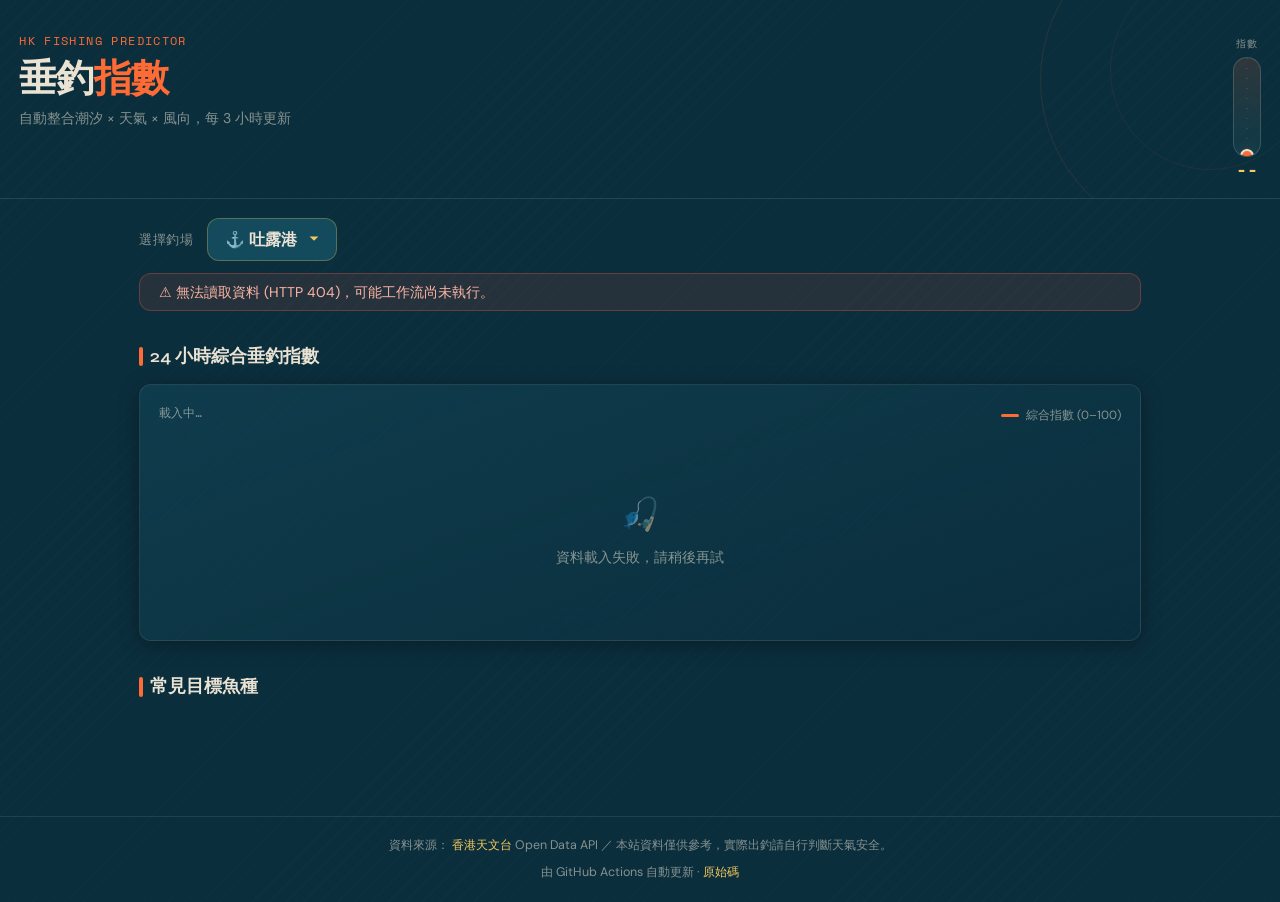
==== docs/index.html @ 23f70b3a "edit" ====
<!DOCTYPE html>
<html lang="zh-Hant">
<head>
  <meta charset="UTF-8">
  <meta name="viewport" content="width=device-width, initial-scale=1.0">
  <title>垂釣指數 — 香港釣場預測</title>
  <meta name="description" content="根據香港天文台即時氣象與潮汐資料，自動計算各釣場的綜合垂釣指數。">

  <!-- Google Fonts -->
  <link rel="preconnect" href="https://fonts.googleapis.com">
  <link rel="preconnect" href="https://fonts.gstatic.com" crossorigin>
  <link href="https://fonts.googleapis.com/css2?family=Syne:wght@400;600;800&family=DM+Sans:ital,opsz,wght@0,9..40,400;0,9..40,500;0,9..40,600&family=Space+Mono&display=swap" rel="stylesheet">

  <!-- CSS（順序有意義：tokens 最先，component 最後） -->
  <link rel="stylesheet" href="css/tokens.css">
  <link rel="stylesheet" href="css/header.css">
  <link rel="stylesheet" href="css/selector.css">
  <link rel="stylesheet" href="css/chart.css">
  <link rel="stylesheet" href="css/fish-board.css">
</head>
<body>

  <!-- ===== Header ===== -->
  <header class="site-header">
    <div class="header__left">
      <div class="header__eyebrow">HK Fishing Predictor</div>
      <h1 class="header__title">
        垂釣<span>指數</span>
      </h1>
      <p class="header__subtitle">自動整合潮汐 × 天氣 × 風向，每 3 小時更新</p>
    </div>

    <!-- 潮位刻度（signature 元素） -->
    <div class="tide-gauge" aria-label="當前垂釣指數計">
      <div class="tide-gauge__label">指數</div>
      <div class="tide-gauge__track">
        <div class="tide-gauge__fill"  id="gauge-fill"  style="height:0%"></div>
        <div class="tide-gauge__buoy"  id="gauge-buoy"  style="bottom:0%"></div>
      </div>
      <div class="tide-gauge__score" id="gauge-score">--</div>
    </div>
  </header>

  <!-- ===== Main ===== -->
  <main>

    <!-- 釣點選擇器 -->
    <div class="spot-selector">
      <span class="spot-selector__label">選擇釣場</span>
      <select id="spot-select" aria-label="選擇釣場">
        <!-- 由 app.js 動態填入 -->
      </select>
      <span class="spot-selector__meta" id="spot-meta"></span>
    </div>

    <!-- 狀態橫幅 -->
    <div class="status-banner" id="status-banner" role="alert"></div>

    <!-- 24小時趨勢圖 -->
    <h2 class="section-heading">24 小時綜合垂釣指數</h2>
    <div class="chart-panel">
      <div class="chart-panel__head">
        <span class="chart-panel__subtitle" id="chart-subtitle">—</span>
        <div class="chart-panel__legend">
          <span>
            <span class="legend-swatch legend-swatch--score"></span>
            綜合指數 (0–100)
          </span>
        </div>
      </div>
      <div class="chart-svg-wrap" id="chart-wrap">
        <div class="chart-skeleton"></div>
      </div>
    </div>

    <!-- 目標魚種看板 -->
    <h2 class="section-heading">常見目標魚種</h2>
    <div class="fish-board">
      <div class="fish-grid" id="fish-grid"></div>
    </div>

  </main>

  <!-- Tooltip（全域，chart.js 控制顯示） -->
  <div class="chart-tooltip" id="chart-tooltip" role="tooltip"></div>

  <!-- ===== Footer ===== -->
  <footer class="site-footer">
    <p>
      資料來源：
      <a href="https://www.hko.gov.hk" target="_blank" rel="noopener">香港天文台</a>
      Open Data API ／
      本站資料僅供參考，實際出釣請自行判斷天氣安全。
    </p>
    <p style="margin-top:0.4rem">
      由 GitHub Actions 自動更新 ·
      <a href="https://github.com" target="_blank" rel="noopener">原始碼</a>
    </p>
  </footer>

  <!-- JS（type=module 啟用 ES import/export） -->
  <script type="module" src="js/app.js"></script>

</body>
</html>
---- docs/css/tokens.css ----
/* ==========================================================================
   Design Tokens — 香港釣魚預測網站
   --------------------------------------------------------------------------
   色系來源：香港漁港真實色彩——浮標橘、深海藍黑、防曬帽黃、鹹水草米白
   避開：米色+陶土系、純黑+酸綠系、報紙細線系這三種 AI 設計俗套
   ========================================================================== */

:root {
  /* ---- 主色調 ---- */
  --color-deep-sea:    #0B2E3D;  /* 深海藍黑，主背景 */
  --color-tide-blue:   #134A5C;  /* 潮水藍，卡片/面板底色 */
  --color-buoy-orange: #FF6B35;  /* 浮標橘，主強調色 */
  --color-sun-yellow:  #F4C95D;  /* 防曬帽黃，次強調/趨勢線 */
  --color-rope-cream:  #EAE3D3;  /* 鹹水草米白，文字/淺色元素 */
  --color-seaweed:     #2D6A4F;  /* 海藻綠，成功/高分狀態 */

  /* ---- 文字色 ---- */
  --color-text-primary:  #EAE3D3;
  --color-text-muted:    rgba(234, 227, 211, 0.55);
  --color-text-on-light: #0B2E3D;  /* 深色字放在米白卡片上 */

  /* ---- 字型 ---- */
  /* Syne：幾何無襯線，有輕微的工業/刻度質感，比常見的 Playfair/Cormorant 更少人用 */
  /* Space Mono：等寬字，用在數字/時間刻度，帶有電子儀表感 */
  --font-display: 'Syne', 'Noto Sans TC', sans-serif;
  --font-body:    'DM Sans', 'Noto Sans TC', sans-serif;
  --font-mono:    'Space Mono', monospace;

  /* ---- 間距 ---- */
  --space-xs:  0.4rem;
  --space-sm:  0.8rem;
  --space-md:  1.2rem;
  --space-lg:  2rem;
  --space-xl:  3.2rem;

  /* ---- 圓角 ---- */
  --radius-panel: 12px;
  --radius-buoy:  20px;   /* 膠囊形，用在 tag/badge */

  /* ---- 陰影 ---- */
  --shadow-deep: 0 4px 20px rgba(0, 0, 0, 0.35);
  --shadow-glow: 0 0 16px rgba(255, 107, 53, 0.25);  /* 浮標橘光暈 */
}

/* Google Fonts 引入（使用 preconnect 加速） */
/* 在 index.html 的 <head> 放：
   <link rel="preconnect" href="https://fonts.googleapis.com">
   <link rel="preconnect" href="https://fonts.gstatic.com" crossorigin>
   <link href="https://fonts.googleapis.com/css2?family=Syne:wght@400;600;800&family=DM+Sans:wght@400;500;600&family=Space+Mono&display=swap" rel="stylesheet">
*/

/* ---- reset / base ---- */
*, *::before, *::after { box-sizing: border-box; margin: 0; padding: 0; }

html {
  font-size: 16px;
  scroll-behavior: smooth;
}

body {
  background: var(--color-deep-sea);
  color: var(--color-text-primary);
  font-family: var(--font-body);
  line-height: 1.6;
  min-height: 100vh;
  /* 細微的斜角紋理：模擬魚網或繩索紋 */
  background-image:
    repeating-linear-gradient(
      135deg,
      rgba(255,255,255,0.012) 0px,
      rgba(255,255,255,0.012) 1px,
      transparent 1px,
      transparent 12px
    );
}

a { color: var(--color-sun-yellow); text-decoration: none; }
a:hover { text-decoration: underline; }
button { cursor: pointer; font-family: var(--font-body); }
img, svg { display: block; }
---- docs/css/header.css ----
/* ==========================================================================
   Header / 「潮位刻度」signature 元素
   --------------------------------------------------------------------------
   Signature：右側一條垂直潮位刻度尺 + 浮標圓點，隨當前釣點
   final_score 位移，直接源自釣魚現場的水位刻度概念。
   ========================================================================== */

.site-header {
  position: relative;
  padding: var(--space-lg) var(--space-md) var(--space-md);
  border-bottom: 1px solid rgba(234, 227, 211, 0.12);
  display: flex;
  align-items: flex-start;
  justify-content: space-between;
  gap: var(--space-md);
  overflow: hidden;
}

/* 背景裝飾：半透明同心圓，模擬水波紋，低調不搶眼 */
.site-header::before {
  content: '';
  position: absolute;
  right: -80px;
  top: -80px;
  width: 320px;
  height: 320px;
  border-radius: 50%;
  border: 1px solid rgba(255, 107, 53, 0.12);
  pointer-events: none;
}
.site-header::after {
  content: '';
  position: absolute;
  right: -30px;
  top: -30px;
  width: 200px;
  height: 200px;
  border-radius: 50%;
  border: 1px solid rgba(255, 107, 53, 0.08);
  pointer-events: none;
}

.header__left { flex: 1; }

.header__eyebrow {
  font-family: var(--font-mono);
  font-size: 0.72rem;
  color: var(--color-buoy-orange);
  letter-spacing: 0.12em;
  text-transform: uppercase;
  margin-bottom: var(--space-xs);
}

.header__title {
  font-family: var(--font-display);
  font-size: clamp(1.6rem, 4vw, 2.4rem);
  font-weight: 800;
  line-height: 1.15;
  color: var(--color-rope-cream);
  letter-spacing: -0.02em;
}

.header__title span {
  color: var(--color-buoy-orange);
}

.header__subtitle {
  font-size: 0.88rem;
  color: var(--color-text-muted);
  margin-top: var(--space-xs);
}

/* ---- 潮位刻度尺 (signature 元素) ---- */
.tide-gauge {
  flex-shrink: 0;
  display: flex;
  flex-direction: column;
  align-items: center;
  gap: 0.3rem;
  padding-top: 0.2rem;
}

.tide-gauge__label {
  font-family: var(--font-mono);
  font-size: 0.65rem;
  color: var(--color-text-muted);
  letter-spacing: 0.1em;
}

.tide-gauge__track {
  position: relative;
  width: 28px;
  height: 100px;
  background: linear-gradient(
    to top,
    rgba(13, 78, 92, 0.4),
    rgba(255, 107, 53, 0.15)
  );
  border-radius: 14px;
  border: 1px solid rgba(234, 227, 211, 0.18);
  overflow: hidden;
}

/* 刻度線 */
.tide-gauge__track::before {
  content: '';
  position: absolute;
  left: 50%;
  top: 0; bottom: 0;
  width: 1px;
  background: repeating-linear-gradient(
    to bottom,
    rgba(234, 227, 211, 0.2) 0px,
    rgba(234, 227, 211, 0.2) 1px,
    transparent 1px,
    transparent 10px
  );
  transform: translateX(-50%);
}

/* 水位填充 */
.tide-gauge__fill {
  position: absolute;
  bottom: 0; left: 0; right: 0;
  background: linear-gradient(
    to top,
    rgba(255, 107, 53, 0.6),
    rgba(244, 201, 93, 0.3)
  );
  border-radius: 0 0 14px 14px;
  transition: height 0.8s cubic-bezier(0.34, 1.56, 0.64, 1);
}

/* 浮標圓點 */
.tide-gauge__buoy {
  position: absolute;
  left: 50%;
  width: 14px;
  height: 14px;
  border-radius: 50%;
  background: var(--color-buoy-orange);
  border: 2px solid var(--color-rope-cream);
  box-shadow: var(--shadow-glow);
  transform: translate(-50%, 50%);
  transition: bottom 0.8s cubic-bezier(0.34, 1.56, 0.64, 1);
}

.tide-gauge__score {
  font-family: var(--font-mono);
  font-size: 1.1rem;
  font-weight: 700;
  color: var(--color-sun-yellow);
  line-height: 1;
}
---- docs/css/selector.css ----
/* ==========================================================================
   釣點選擇器 + 主佈局
   ========================================================================== */

.spot-selector {
  display: flex;
  flex-wrap: wrap;
  align-items: center;
  gap: var(--space-sm);
  padding: var(--space-md) var(--space-md) 0;
}

.spot-selector__label {
  font-size: 0.82rem;
  color: var(--color-text-muted);
  letter-spacing: 0.05em;
}

.spot-selector select {
  appearance: none;
  background: var(--color-tide-blue);
  color: var(--color-rope-cream);
  border: 1.5px solid rgba(244, 201, 93, 0.3);
  border-radius: var(--radius-panel);
  padding: 0.6rem 2.4rem 0.6rem 1.1rem;
  font-family: var(--font-body);
  font-size: 1rem;
  font-weight: 600;
  cursor: pointer;
  background-image: url("data:image/svg+xml,%3Csvg xmlns='http://www.w3.org/2000/svg' viewBox='0 0 16 16'%3E%3Cpath fill='%23F4C95D' d='M3 5l5 5 5-5z'/%3E%3C/svg%3E");
  background-repeat: no-repeat;
  background-position: right 0.9rem center;
  background-size: 14px;
  transition: border-color 0.2s, box-shadow 0.2s;
}
.spot-selector select:hover { border-color: var(--color-sun-yellow); }
.spot-selector select:focus-visible {
  outline: none;
  box-shadow: 0 0 0 3px rgba(244, 201, 93, 0.25);
}

.spot-selector__meta {
  font-size: 0.8rem;
  color: var(--color-text-muted);
  font-family: var(--font-mono);
}
.spot-selector__meta strong { color: var(--color-sun-yellow); }

/* ---- 狀態橫幅 ---- */
.status-banner {
  margin: var(--space-sm) var(--space-md) 0;
  padding: var(--space-xs) var(--space-md);
  border-radius: var(--radius-panel);
  font-size: 0.88rem;
  display: none;
  align-items: center;
  gap: var(--space-xs);
}
.status-banner.is-visible { display: flex; }
.status-banner--warn {
  background: rgba(244, 201, 93, 0.1);
  border: 1px solid rgba(244, 201, 93, 0.3);
  color: var(--color-sun-yellow);
}
.status-banner--error {
  background: rgba(224, 83, 61, 0.12);
  border: 1px solid rgba(224, 83, 61, 0.35);
  color: #ffb4a3;
}

/* ---- 主內容區 ---- */
main {
  max-width: 1040px;
  margin: 0 auto;
  padding: 0 0 var(--space-xl);
}

.section-heading {
  font-family: var(--font-display);
  font-size: 1.1rem;
  font-weight: 600;
  color: var(--color-rope-cream);
  margin: var(--space-lg) var(--space-md) var(--space-sm);
  display: flex;
  align-items: center;
  gap: var(--space-xs);
}
.section-heading::before {
  content: '';
  display: inline-block;
  width: 4px;
  height: 1.1em;
  background: var(--color-buoy-orange);
  border-radius: 2px;
  flex-shrink: 0;
}

/* ---- footer ---- */
footer.site-footer {
  text-align: center;
  padding: var(--space-md);
  color: var(--color-text-muted);
  font-size: 0.78rem;
  border-top: 1px solid rgba(234, 227, 211, 0.1);
  margin-top: var(--space-xl);
}
footer.site-footer a { color: var(--color-sun-yellow); }
---- docs/css/chart.css ----
/* ==========================================================================
   24小時綜合垂釣指數趨勢圖（SVG 純手繪，不依賴外部圖表庫）
   ========================================================================== */

.chart-panel {
  margin: 0 var(--space-md);
  padding: var(--space-md);
  background: linear-gradient(160deg, rgba(19, 74, 92, 0.5), rgba(11, 46, 61, 0.3));
  border: 1px solid rgba(234, 227, 211, 0.1);
  border-radius: var(--radius-panel);
  box-shadow: var(--shadow-deep);
  position: relative;
}

.chart-panel__head {
  display: flex;
  justify-content: space-between;
  align-items: baseline;
  flex-wrap: wrap;
  gap: var(--space-xs);
  margin-bottom: var(--space-sm);
}

.chart-panel__subtitle {
  font-family: var(--font-mono);
  font-size: 0.72rem;
  color: var(--color-text-muted);
}

.chart-panel__legend {
  display: flex;
  gap: var(--space-md);
  font-size: 0.74rem;
  color: var(--color-text-muted);
  flex-wrap: wrap;
}
.chart-panel__legend span {
  display: inline-flex;
  align-items: center;
  gap: 0.4rem;
}
.legend-swatch {
  width: 18px;
  height: 3px;
  border-radius: 2px;
  display: inline-block;
}
.legend-swatch--score  { background: var(--color-buoy-orange); }

/* ---- SVG 容器 ---- */
.chart-svg-wrap {
  width: 100%;
  overflow-x: auto;
  /* 細捲動條 */
  scrollbar-width: thin;
  scrollbar-color: rgba(255,107,53,0.3) transparent;
}
.chart-svg-wrap svg {
  width: 100%;
  min-width: 520px;
  height: auto;
  display: block;
  overflow: visible;
}

/* ---- SVG 元素 class ---- */
.chart-gridline {
  stroke: rgba(234, 227, 211, 0.07);
  stroke-width: 1;
}
.chart-axis-label {
  fill: var(--color-text-muted);
  font-family: var(--font-mono);
  font-size: 10px;
}
.chart-score-area {
  fill: url(#scoreAreaGradient);
}
.chart-score-line {
  fill: none;
  stroke: var(--color-buoy-orange);
  stroke-width: 2.5;
  stroke-linecap: round;
  stroke-linejoin: round;
  filter: drop-shadow(0 2px 6px rgba(255, 107, 53, 0.4));
}
.chart-score-dot {
  fill: var(--color-sun-yellow);
  stroke: var(--color-deep-sea);
  stroke-width: 2;
  cursor: pointer;
  transition: r 0.1s;
}
.chart-score-dot:hover { r: 6; }

/* ---- Tooltip ---- */
.chart-tooltip {
  position: fixed;
  pointer-events: none;
  background: var(--color-deep-sea);
  border: 1px solid var(--color-sun-yellow);
  border-radius: 8px;
  padding: 0.4rem 0.7rem;
  font-size: 0.76rem;
  font-family: var(--font-mono);
  color: var(--color-rope-cream);
  white-space: nowrap;
  opacity: 0;
  transition: opacity 0.12s;
  z-index: 10;
  transform: translate(-50%, calc(-100% - 10px));
}
.chart-tooltip.is-visible { opacity: 1; }
.chart-tooltip__score { color: var(--color-buoy-orange); font-size: 0.9rem; font-weight: 700; }

/* ---- Empty state ---- */
.chart-empty {
  padding: var(--space-xl) var(--space-md);
  text-align: center;
  color: var(--color-text-muted);
  font-size: 0.9rem;
}
.chart-empty__icon { font-size: 2rem; margin-bottom: var(--space-xs); }

/* ---- Loading skeleton ---- */
.chart-skeleton {
  height: 180px;
  border-radius: var(--radius-panel);
  background: linear-gradient(90deg,
    rgba(255,255,255,0.03) 25%,
    rgba(255,255,255,0.06) 50%,
    rgba(255,255,255,0.03) 75%
  );
  background-size: 200% 100%;
  animation: shimmer 1.4s infinite;
}
@keyframes shimmer {
  from { background-position: 200% 0; }
  to   { background-position: -200% 0; }
}
---- docs/css/fish-board.css ----
/* ==========================================================================
   常見目標魚種看板（卡片式）
   ========================================================================== */

.fish-board {
  margin: 0 var(--space-md);
}

.fish-grid {
  display: grid;
  grid-template-columns: repeat(auto-fill, minmax(140px, 1fr));
  gap: var(--space-sm);
}

.fish-card {
  background: var(--color-rope-cream);
  color: var(--color-text-on-light);
  border-radius: var(--radius-panel);
  padding: var(--space-sm) var(--space-xs) var(--space-md);
  display: flex;
  flex-direction: column;
  align-items: center;
  gap: 0.35rem;
  text-align: center;
  box-shadow: var(--shadow-deep);
  border: 2px solid transparent;
  transition: transform 0.22s ease, border-color 0.22s ease, box-shadow 0.22s ease;
  animation: fish-rise 0.45s ease backwards;
}
.fish-card:hover {
  transform: translateY(-5px);
  border-color: var(--color-buoy-orange);
  box-shadow: var(--shadow-glow), var(--shadow-deep);
}
.fish-card__emoji {
  font-size: 2.2rem;
  line-height: 1;
  margin-top: 0.3rem;
}
.fish-card__name {
  font-family: var(--font-display);
  font-weight: 600;
  font-size: 0.95rem;
  line-height: 1.3;
}
.fish-card__type {
  font-size: 0.7rem;
  color: rgba(11, 46, 61, 0.6);
  background: rgba(11, 46, 61, 0.07);
  padding: 0.12rem 0.55rem;
  border-radius: var(--radius-buoy);
}

@keyframes fish-rise {
  from { opacity: 0; transform: translateY(12px); }
  to   { opacity: 1; transform: translateY(0); }
}
/* 陸續浮現，模擬魚群上鈎節奏 */
.fish-card:nth-child(1) { animation-delay: 0.03s; }
.fish-card:nth-child(2) { animation-delay: 0.09s; }
.fish-card:nth-child(3) { animation-delay: 0.15s; }
.fish-card:nth-child(4) { animation-delay: 0.21s; }
.fish-card:nth-child(5) { animation-delay: 0.27s; }
.fish-card:nth-child(6) { animation-delay: 0.33s; }
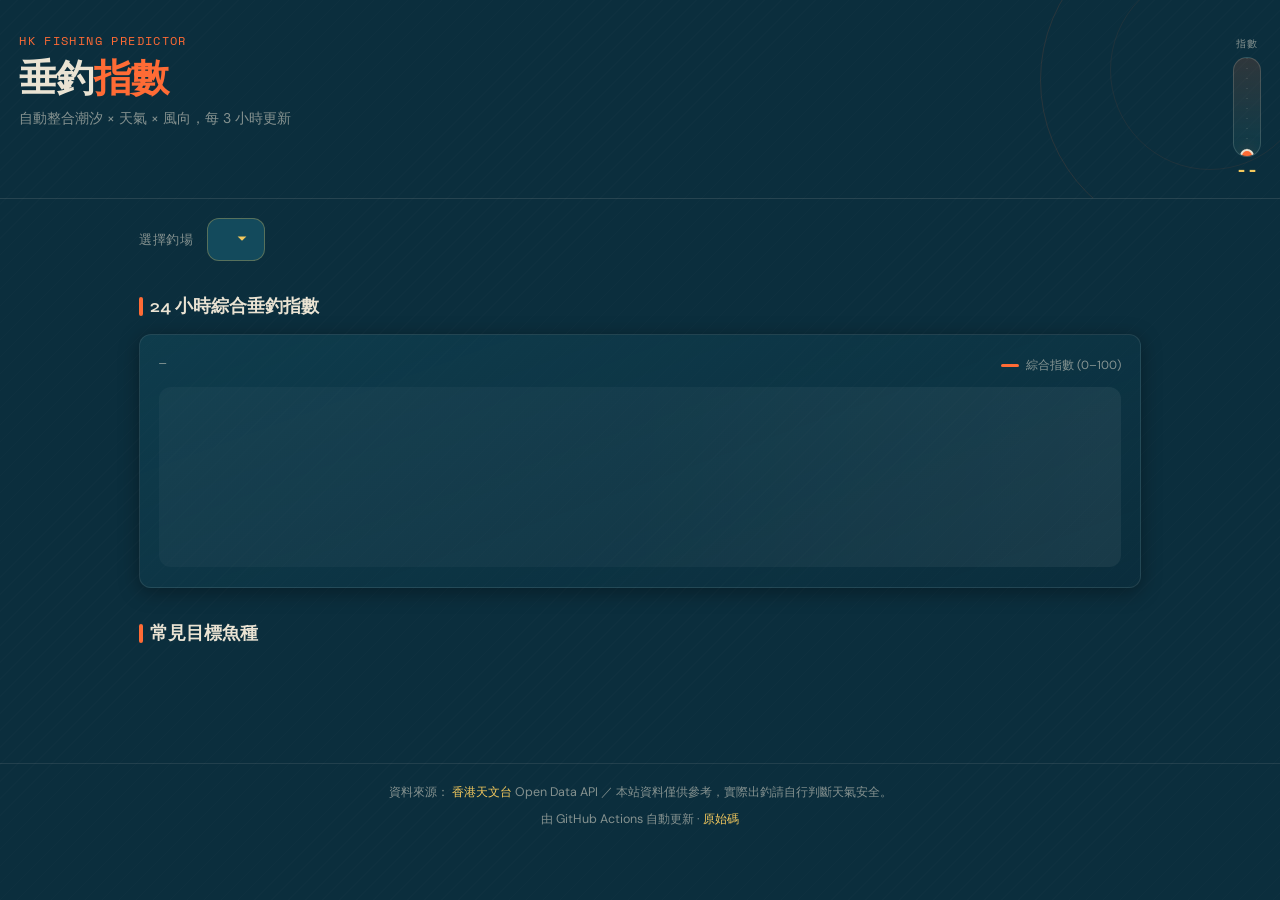
==== commit c0981727: "Add summary card to index.html" ====
--- a/docs/index.html
+++ b/docs/index.html
@@ -5,21 +5,19 @@
   <meta name="viewport" content="width=device-width, initial-scale=1.0">
   <title>垂釣指數 — 香港釣場預測</title>
   <meta name="description" content="根據香港天文台即時氣象與潮汐資料，自動計算各釣場的綜合垂釣指數。">
-
   <!-- Google Fonts -->
   <link rel="preconnect" href="https://fonts.googleapis.com">
   <link rel="preconnect" href="https://fonts.gstatic.com" crossorigin>
   <link href="https://fonts.googleapis.com/css2?family=Syne:wght@400;600;800&family=DM+Sans:ital,opsz,wght@0,9..40,400;0,9..40,500;0,9..40,600&family=Space+Mono&display=swap" rel="stylesheet">
-
   <!-- CSS（順序有意義：tokens 最先，component 最後） -->
   <link rel="stylesheet" href="css/tokens.css">
   <link rel="stylesheet" href="css/header.css">
   <link rel="stylesheet" href="css/selector.css">
   <link rel="stylesheet" href="css/chart.css">
+  <link rel="stylesheet" href="css/summary-card.css">
   <link rel="stylesheet" href="css/fish-board.css">
 </head>
 <body>
-
   <!-- ===== Header ===== -->
   <header class="site-header">
     <div class="header__left">
@@ -29,7 +27,6 @@
       </h1>
       <p class="header__subtitle">自動整合潮汐 × 天氣 × 風向，每 3 小時更新</p>
     </div>
-
     <!-- 潮位刻度（signature 元素） -->
     <div class="tide-gauge" aria-label="當前垂釣指數計">
       <div class="tide-gauge__label">指數</div>
@@ -40,10 +37,8 @@
       <div class="tide-gauge__score" id="gauge-score">--</div>
     </div>
   </header>
-
   <!-- ===== Main ===== -->
   <main>
-
     <!-- 釣點選擇器 -->
     <div class="spot-selector">
       <span class="spot-selector__label">選擇釣場</span>
@@ -52,10 +47,10 @@
       </select>
       <span class="spot-selector__meta" id="spot-meta"></span>
     </div>
-
     <!-- 狀態橫幅 -->
     <div class="status-banner" id="status-banner" role="alert"></div>
-
+    <!-- 今日垂釣總結卡 -->
+    <div id="summary-card"></div>
     <!-- 24小時趨勢圖 -->
     <h2 class="section-heading">24 小時綜合垂釣指數</h2>
     <div class="chart-panel">
@@ -72,18 +67,14 @@
         <div class="chart-skeleton"></div>
       </div>
     </div>
-
     <!-- 目標魚種看板 -->
     <h2 class="section-heading">常見目標魚種</h2>
     <div class="fish-board">
       <div class="fish-grid" id="fish-grid"></div>
     </div>
-
   </main>
-
   <!-- Tooltip（全域，chart.js 控制顯示） -->
   <div class="chart-tooltip" id="chart-tooltip" role="tooltip"></div>
-
   <!-- ===== Footer ===== -->
   <footer class="site-footer">
     <p>
@@ -97,9 +88,7 @@
       <a href="https://github.com" target="_blank" rel="noopener">原始碼</a>
     </p>
   </footer>
-
   <!-- JS（type=module 啟用 ES import/export） -->
   <script type="module" src="js/app.js"></script>
-
 </body>
 </html>
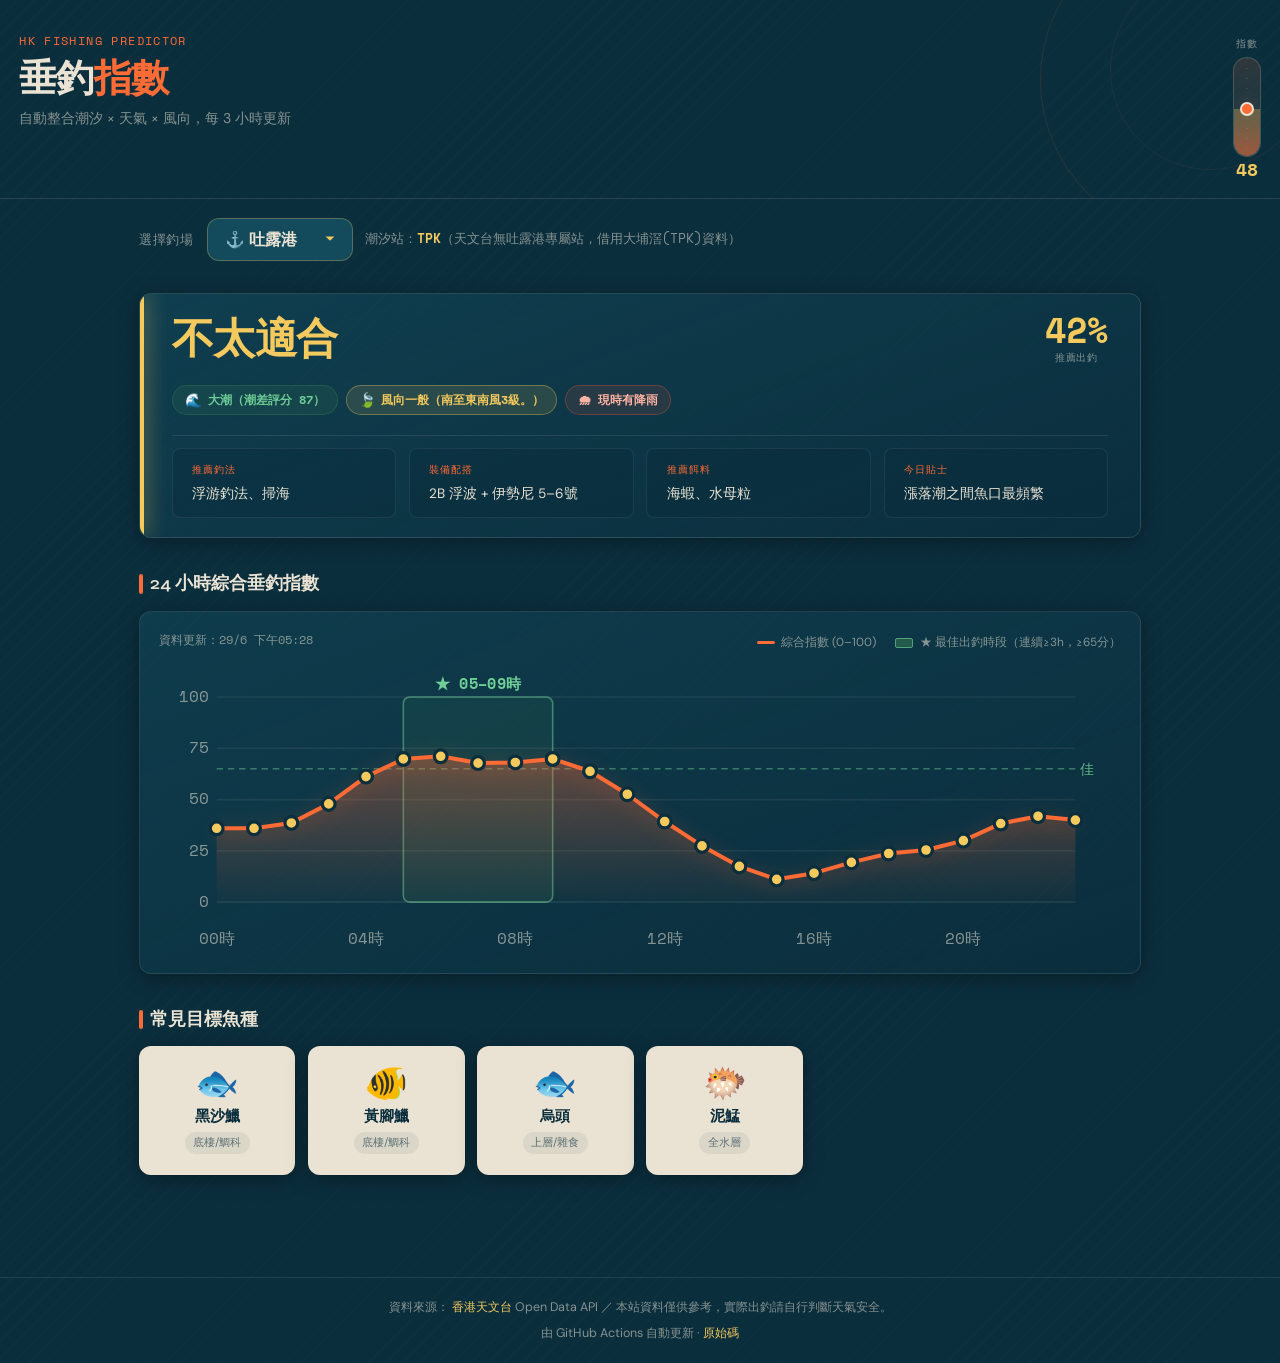
==== commit c3fb44fa: "Add best fishing time indicator to index.html" ====
--- a/docs/index.html
+++ b/docs/index.html
@@ -14,7 +14,7 @@
   <link rel="stylesheet" href="css/header.css">
   <link rel="stylesheet" href="css/selector.css">
   <link rel="stylesheet" href="css/chart.css">
-  <link rel="stylesheet" href="css/summary-card.css">
+  <link rel="stylesheet" href="css/summary-card.css">  <!-- ← 新增 -->
   <link rel="stylesheet" href="css/fish-board.css">
 </head>
 <body>
@@ -49,7 +49,7 @@
     </div>
     <!-- 狀態橫幅 -->
     <div class="status-banner" id="status-banner" role="alert"></div>
-    <!-- 今日垂釣總結卡 -->
+    <!-- 今日垂釣總結卡 ← 新增容器 -->
     <div id="summary-card"></div>
     <!-- 24小時趨勢圖 -->
     <h2 class="section-heading">24 小時綜合垂釣指數</h2>
@@ -60,6 +60,10 @@
           <span>
             <span class="legend-swatch legend-swatch--score"></span>
             綜合指數 (0–100)
+          </span>
+          <span>
+            <span class="legend-swatch legend-swatch--best"></span>
+            ★ 最佳出釣時段（連續≥3h，≥65分）
           </span>
         </div>
       </div>
--- a/docs/css/chart.css
+++ b/docs/css/chart.css
@@ -46,6 +46,13 @@
   display: inline-block;
 }
 .legend-swatch--score  { background: var(--color-buoy-orange); }
+.legend-swatch--best {
+  height: 10px;
+  border-radius: 2px;
+  background: var(--color-seaweed);
+  border: 1px solid #6fcf97;
+  opacity: 0.7;
+}
 
 /* ---- SVG 容器 ---- */
 .chart-svg-wrap {
@@ -93,6 +100,36 @@
 }
 .chart-score-dot:hover { r: 6; }
 
+/* ---- 最佳出釣時段高亮（連續 ≥3 小時、分數 ≥65） ---- */
+.chart-best-zone {
+  fill: var(--color-seaweed);
+  fill-opacity: 0.18;
+  stroke: #6fcf97;
+  stroke-opacity: 0.5;
+  stroke-width: 1;
+}
+.chart-best-label {
+  fill: #6fcf97;
+  font-family: var(--font-mono);
+  font-size: 9.5px;
+  font-weight: 700;
+  letter-spacing: 0.02em;
+}
+
+/* ---- 65 分「佳」分界虛線 ---- */
+.chart-threshold-line {
+  stroke: #6fcf97;
+  stroke-width: 1;
+  stroke-dasharray: 4 3;
+  stroke-opacity: 0.45;
+}
+.chart-threshold-label {
+  fill: #6fcf97;
+  font-family: var(--font-mono);
+  font-size: 9px;
+  opacity: 0.85;
+}
+
 /* ---- Tooltip ---- */
 .chart-tooltip {
   position: fixed;
--- a/docs/css/summary-card.css
+++ b/docs/css/summary-card.css
@@ -0,0 +1,183 @@
+/* ==========================================================================
+   今日垂釣總結卡
+   ========================================================================== */
+
+.summary-card {
+  margin: var(--space-lg) var(--space-md) 0;
+  padding: var(--space-md) var(--space-lg);
+  background: linear-gradient(160deg, rgba(19, 74, 92, 0.6), rgba(11, 46, 61, 0.4));
+  border: 1px solid rgba(234, 227, 211, 0.12);
+  border-radius: var(--radius-panel);
+  box-shadow: var(--shadow-deep);
+  position: relative;
+  overflow: hidden;
+}
+
+/* 左側發光邊條，顏色跟隨評級 */
+.summary-card::before {
+  content: '';
+  position: absolute;
+  left: 0; top: 0; bottom: 0;
+  width: 4px;
+  border-radius: var(--radius-panel) 0 0 var(--radius-panel);
+  background: var(--summary-accent, #FF6B35);
+  box-shadow: 0 0 20px var(--summary-accent, #FF6B35);
+  transition: background 0.5s ease, box-shadow 0.5s ease;
+}
+
+/* ---- 頂部：評級 + 百分比 ---- */
+.summary-card__top {
+  display: flex;
+  align-items: center;
+  justify-content: space-between;
+  flex-wrap: wrap;
+  gap: var(--space-sm);
+  margin-bottom: var(--space-md);
+}
+
+.summary-card__verdict {
+  font-family: var(--font-display);
+  font-weight: 800;
+  font-size: clamp(1.8rem, 5vw, 2.6rem);
+  line-height: 1.1;
+  letter-spacing: -0.02em;
+  color: var(--summary-accent, #FF6B35);
+  transition: color 0.5s ease;
+}
+
+.summary-card__pct-wrap {
+  display: flex;
+  flex-direction: column;
+  align-items: center;
+  gap: 0.15rem;
+}
+
+.summary-card__pct {
+  font-family: var(--font-mono);
+  font-size: 2.2rem;
+  font-weight: 700;
+  color: var(--color-sun-yellow);
+  line-height: 1;
+}
+
+.summary-card__pct-label {
+  font-family: var(--font-mono);
+  font-size: 0.62rem;
+  color: var(--color-text-muted);
+  letter-spacing: 0.08em;
+  text-transform: uppercase;
+}
+
+/* ---- 因素 Pills ---- */
+.summary-card__factors {
+  display: flex;
+  flex-wrap: wrap;
+  gap: 0.5rem;
+  margin-bottom: var(--space-md);
+}
+
+.factor-pill {
+  display: inline-flex;
+  align-items: center;
+  gap: 0.35rem;
+  padding: 0.3rem 0.75rem;
+  border-radius: var(--radius-buoy);
+  font-family: var(--font-mono);
+  font-size: 0.72rem;
+  font-weight: 600;
+  border: 1px solid;
+  transition: opacity 0.3s;
+}
+
+.factor-pill--good {
+  background: rgba(45, 106, 79, 0.25);
+  border-color: rgba(45, 106, 79, 0.6);
+  color: #6fcf97;
+}
+
+.factor-pill--ok {
+  background: rgba(244, 201, 93, 0.12);
+  border-color: rgba(244, 201, 93, 0.35);
+  color: var(--color-sun-yellow);
+}
+
+.factor-pill--bad {
+  background: rgba(224, 83, 61, 0.12);
+  border-color: rgba(224, 83, 61, 0.35);
+  color: #ffb4a3;
+}
+
+.factor-pill__icon {
+  font-size: 0.85rem;
+  line-height: 1;
+}
+
+/* ---- 分隔線 ---- */
+.summary-card__divider {
+  height: 1px;
+  background: rgba(234, 227, 211, 0.1);
+  margin: var(--space-sm) 0;
+}
+
+/* ---- 釣法建議區 ---- */
+.summary-card__advice {
+  display: grid;
+  grid-template-columns: repeat(auto-fill, minmax(180px, 1fr));
+  gap: var(--space-sm);
+}
+
+.advice-block {
+  background: rgba(11, 46, 61, 0.45);
+  border: 1px solid rgba(234, 227, 211, 0.08);
+  border-radius: 8px;
+  padding: var(--space-sm) var(--space-md);
+}
+
+.advice-block__label {
+  font-family: var(--font-mono);
+  font-size: 0.62rem;
+  color: var(--color-buoy-orange);
+  letter-spacing: 0.1em;
+  text-transform: uppercase;
+  margin-bottom: 0.35rem;
+}
+
+.advice-block__content {
+  font-size: 0.85rem;
+  color: var(--color-rope-cream);
+  line-height: 1.5;
+}
+
+/* ---- 不應該去狀態 ---- */
+.summary-card--no-go .summary-card__advice {
+  opacity: 0.45;
+  pointer-events: none;
+}
+
+/* ---- 進場動畫 ---- */
+.summary-card {
+  animation: card-enter 0.4s ease backwards;
+}
+@keyframes card-enter {
+  from { opacity: 0; transform: translateY(8px); }
+  to   { opacity: 1; transform: translateY(0); }
+}
+
+/* ---- skeleton ---- */
+.summary-skeleton {
+  height: 160px;
+  border-radius: var(--radius-panel);
+  background: linear-gradient(90deg,
+    rgba(255,255,255,0.03) 25%,
+    rgba(255,255,255,0.05) 50%,
+    rgba(255,255,255,0.03) 75%
+  );
+  background-size: 200% 100%;
+  animation: shimmer 1.4s infinite;
+  margin: var(--space-lg) var(--space-md) 0;
+}
+
+@keyframes shimmer {
+  from { background-position: 200% center; }
+  to   { background-position: -200% center; }
+}
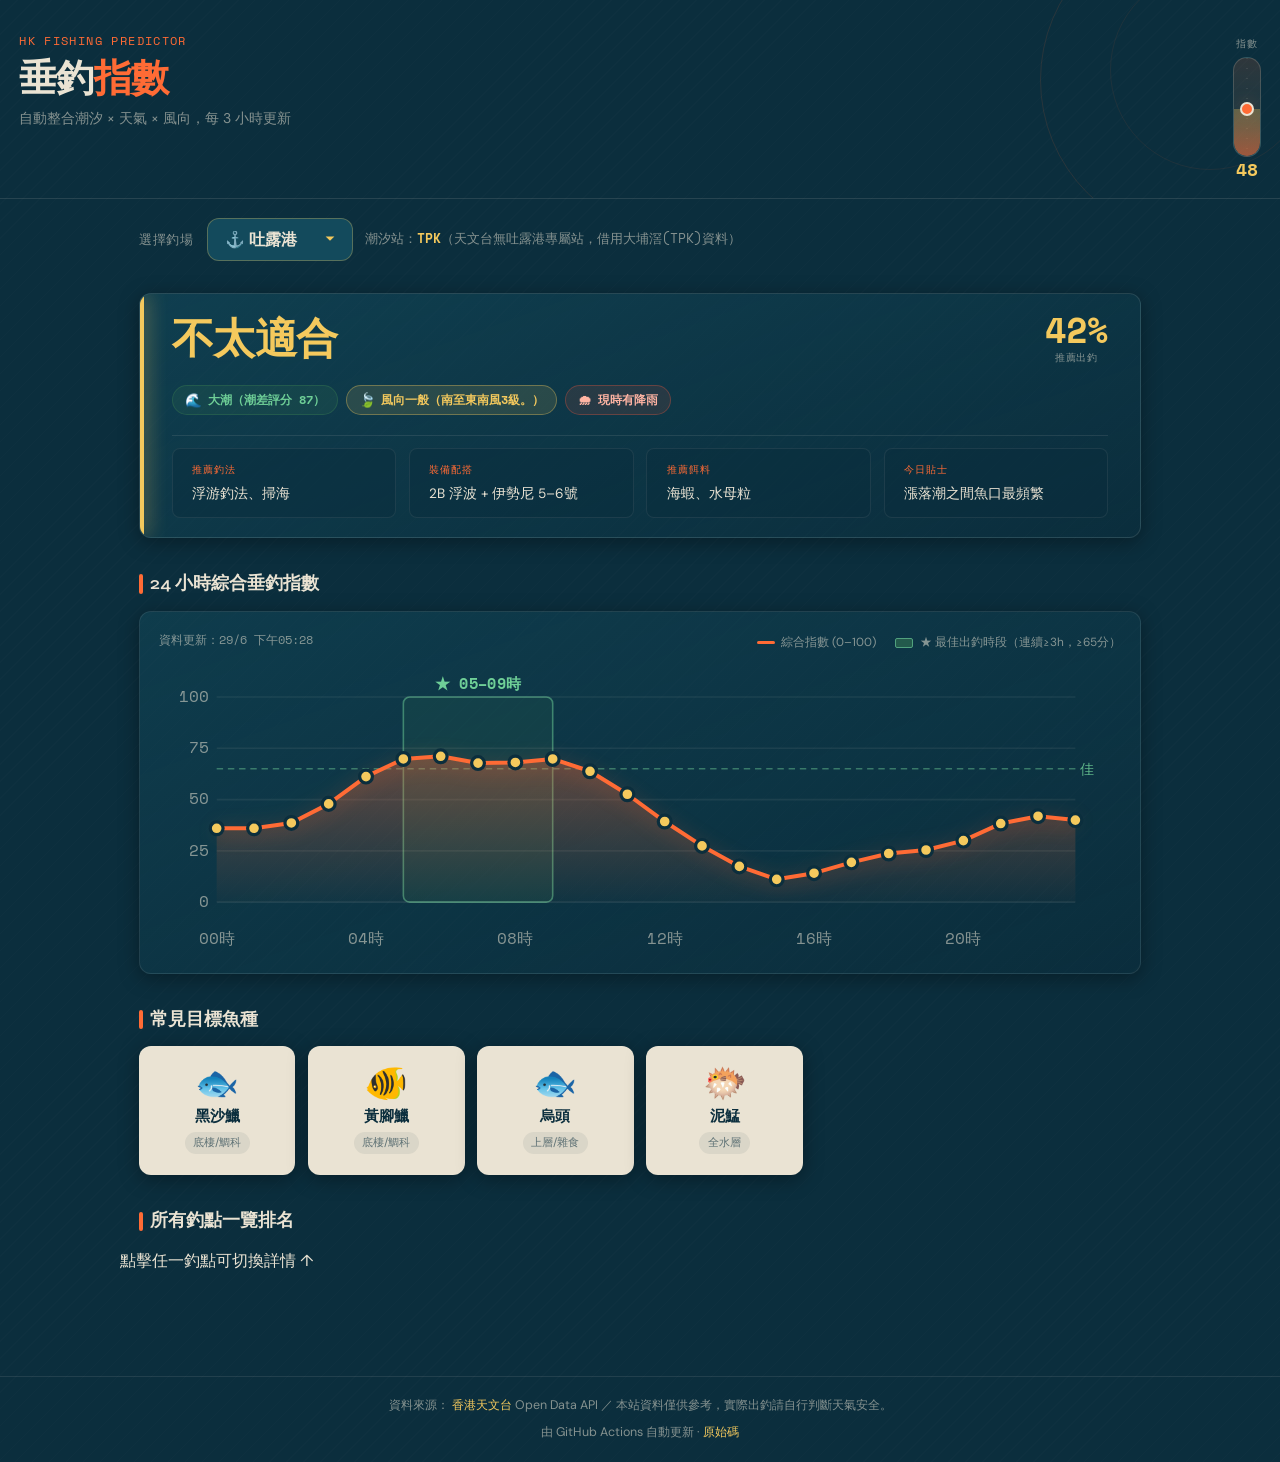
==== commit 05e7e53f: "Add ranking section and stylesheet to index.html" ====
--- a/docs/index.html
+++ b/docs/index.html
@@ -16,6 +16,7 @@
   <link rel="stylesheet" href="css/chart.css">
   <link rel="stylesheet" href="css/summary-card.css">  <!-- ← 新增 -->
   <link rel="stylesheet" href="css/fish-board.css">
+  <link rel="stylesheet" href="css/ranking.css">
 </head>
 <body>
   <!-- ===== Header ===== -->
@@ -76,6 +77,11 @@
     <div class="fish-board">
       <div class="fish-grid" id="fish-grid"></div>
     </div>
+
+    <!-- 所有釣點一覽排名 -->
+    <h2 class="section-heading">所有釣點一覽排名</h2>
+    <p class="ranking-hint">點擊任一釣點可切換詳情 ↑</p>
+    <div id="ranking-board"></div>
   </main>
   <!-- Tooltip（全域，chart.js 控制顯示） -->
   <div class="chart-tooltip" id="chart-tooltip" role="tooltip"></div>
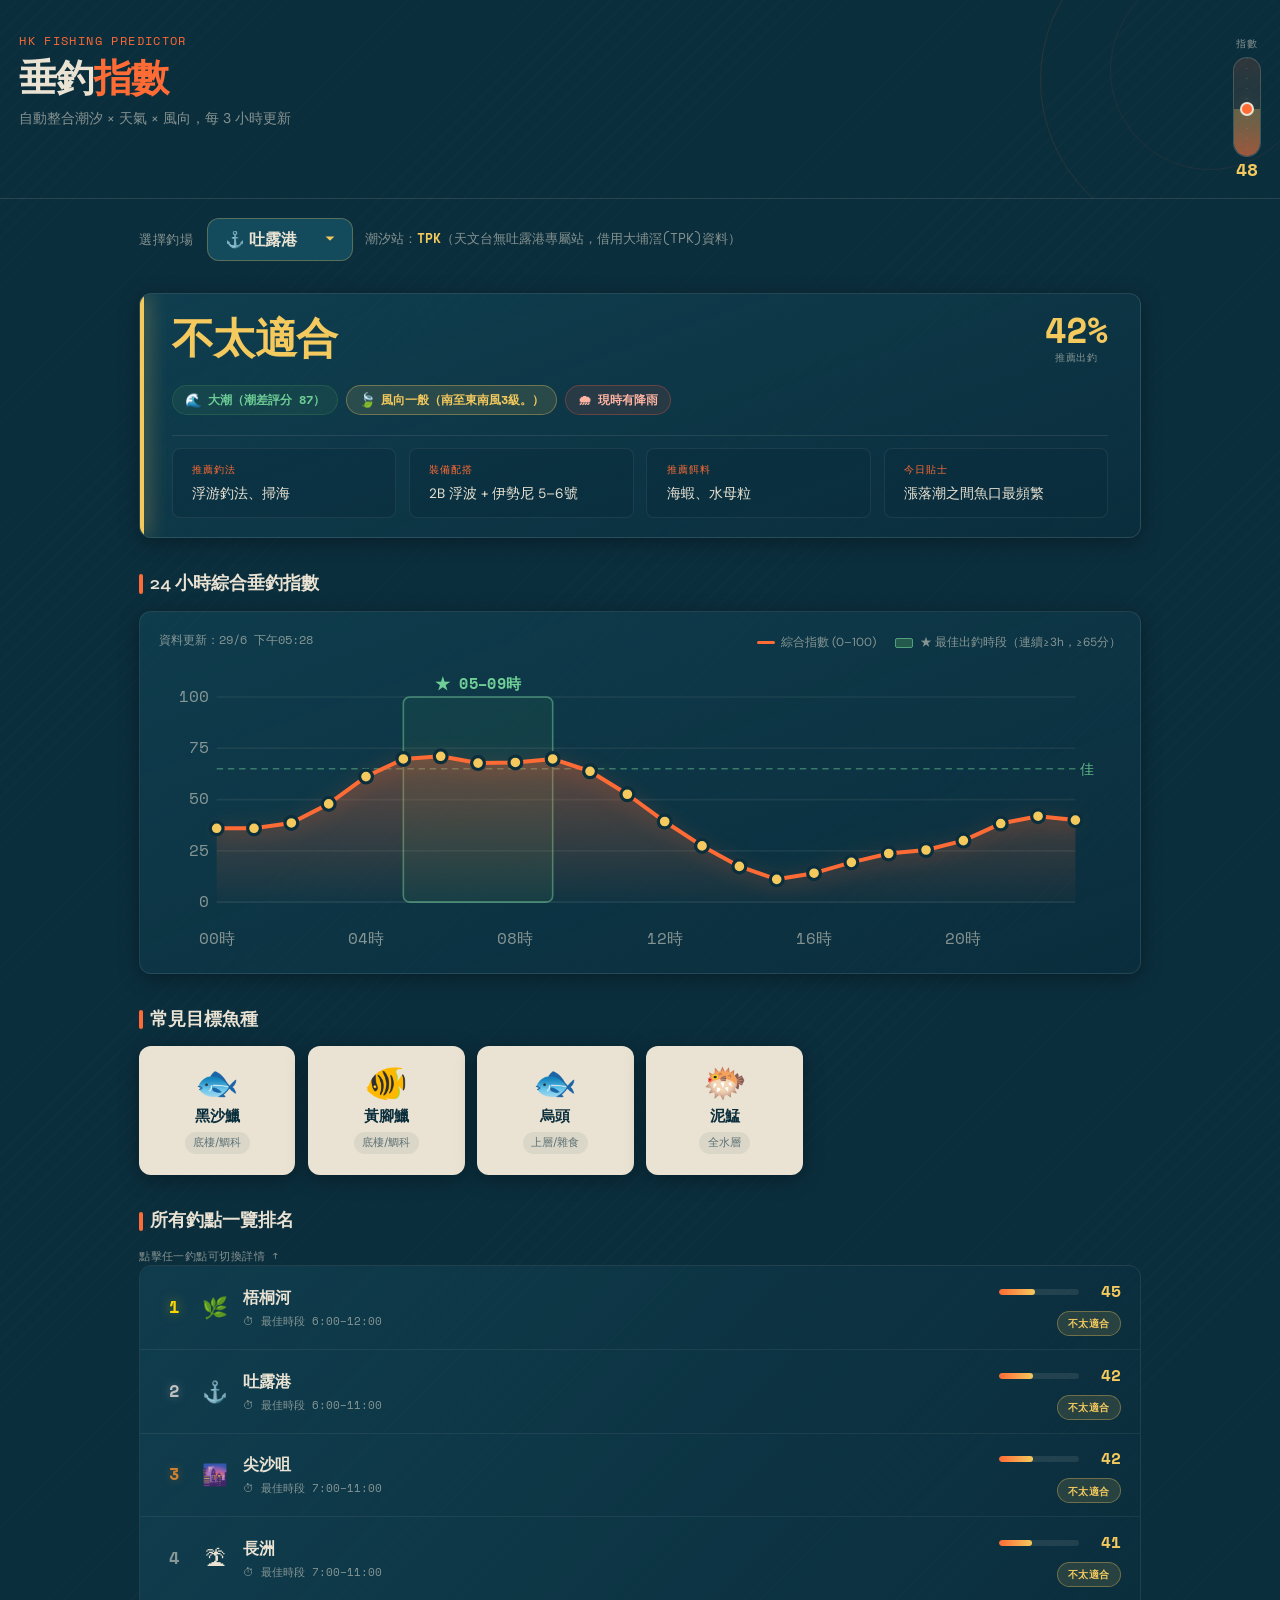
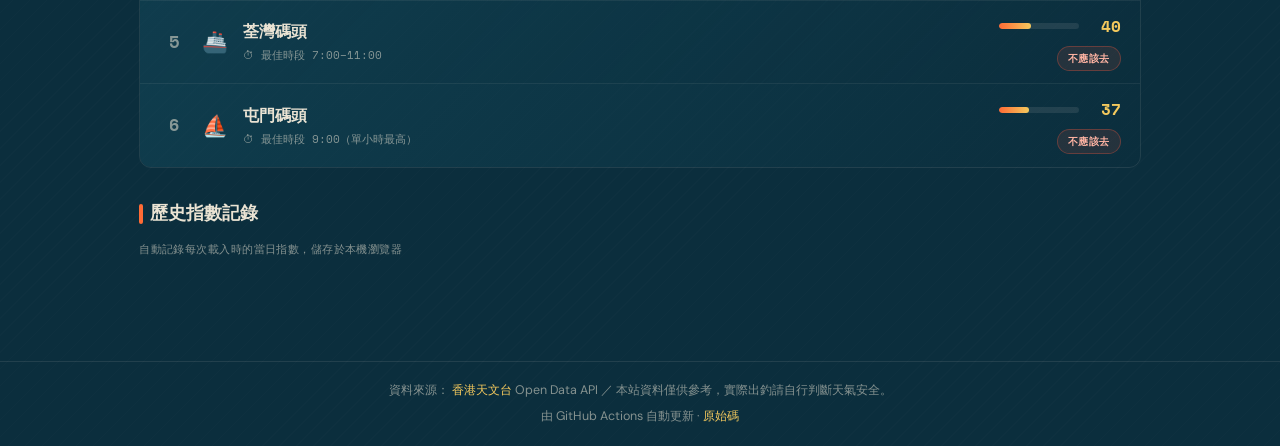
==== commit a73bd9ff: "Add history section and stylesheet to index.html" ====
--- a/docs/index.html
+++ b/docs/index.html
@@ -17,6 +17,7 @@
   <link rel="stylesheet" href="css/summary-card.css">  <!-- ← 新增 -->
   <link rel="stylesheet" href="css/fish-board.css">
   <link rel="stylesheet" href="css/ranking.css">
+  <link rel="stylesheet" href="css/history.css">
 </head>
 <body>
   <!-- ===== Header ===== -->
@@ -82,6 +83,11 @@
     <h2 class="section-heading">所有釣點一覽排名</h2>
     <p class="ranking-hint">點擊任一釣點可切換詳情 ↑</p>
     <div id="ranking-board"></div>
+
+    <!-- 歷史指數記錄 -->
+    <h2 class="section-heading">歷史指數記錄</h2>
+    <p class="ranking-hint">自動記錄每次載入時的當日指數，儲存於本機瀏覽器</p>
+    <div id="history-board"></div>
   </main>
   <!-- Tooltip（全域，chart.js 控制顯示） -->
   <div class="chart-tooltip" id="chart-tooltip" role="tooltip"></div>
--- a/docs/css/ranking.css
+++ b/docs/css/ranking.css
@@ -0,0 +1,213 @@
+/* ==========================================================================
+   所有釣點一覽排名
+   ========================================================================== */
+
+.ranking-list {
+  margin: 0 var(--space-md);
+  border: 1px solid rgba(234, 227, 211, 0.1);
+  border-radius: var(--radius-panel);
+  overflow: hidden;
+}
+
+/* ---- 每一行 ---- */
+.ranking-row {
+  display: flex;
+  align-items: center;
+  gap: var(--space-sm);
+  padding: var(--space-sm) var(--space-md);
+  background: linear-gradient(135deg, rgba(19, 74, 92, 0.5), rgba(11, 46, 61, 0.35));
+  border-bottom: 1px solid rgba(234, 227, 211, 0.07);
+  cursor: pointer;
+  transition: background 0.2s, transform 0.15s;
+  position: relative;
+}
+.ranking-row:last-child { border-bottom: none; }
+
+.ranking-row:hover,
+.ranking-row:focus-visible {
+  background: linear-gradient(135deg, rgba(255, 107, 53, 0.12), rgba(19, 74, 92, 0.6));
+  transform: translateX(3px);
+  outline: none;
+}
+.ranking-row:focus-visible {
+  outline: 2px solid rgba(244, 201, 93, 0.5);
+  outline-offset: -2px;
+}
+
+/* 點擊波紋 */
+.ranking-row::after {
+  content: "→";
+  position: absolute;
+  right: var(--space-md);
+  top: 50%;
+  transform: translateY(-50%);
+  font-size: 0.75rem;
+  color: var(--color-text-muted);
+  opacity: 0;
+  transition: opacity 0.2s, right 0.2s;
+}
+.ranking-row:hover::after {
+  opacity: 1;
+  right: calc(var(--space-md) - 4px);
+}
+
+/* ---- 排名數字 ---- */
+.ranking-row__rank {
+  font-family: var(--font-mono);
+  font-size: 1.05rem;
+  font-weight: 700;
+  color: var(--color-text-muted);
+  min-width: 1.8rem;
+  text-align: center;
+  flex-shrink: 0;
+}
+.ranking-row__rank--gold   { color: #FFD700; text-shadow: 0 0 12px rgba(255,215,0,0.5); }
+.ranking-row__rank--silver { color: #C0C0C0; text-shadow: 0 0 10px rgba(192,192,192,0.4); }
+.ranking-row__rank--bronze { color: #CD7F32; text-shadow: 0 0 10px rgba(205,127,50,0.4); }
+
+/* ---- Emoji ---- */
+.ranking-row__emoji {
+  font-size: 1.3rem;
+  flex-shrink: 0;
+  width: 1.8rem;
+  text-align: center;
+}
+
+/* ---- 名稱 + 時段 ---- */
+.ranking-row__info {
+  flex: 1;
+  min-width: 0;
+}
+.ranking-row__name {
+  font-family: var(--font-display);
+  font-size: 1rem;
+  font-weight: 600;
+  color: var(--color-rope-cream);
+  white-space: nowrap;
+  overflow: hidden;
+  text-overflow: ellipsis;
+}
+.ranking-row__window {
+  font-family: var(--font-mono);
+  font-size: 0.68rem;
+  color: var(--color-text-muted);
+  margin-top: 0.15rem;
+}
+
+/* ---- 右側：分數條 + badge ---- */
+.ranking-row__right {
+  display: flex;
+  flex-direction: column;
+  align-items: flex-end;
+  gap: 0.4rem;
+  flex-shrink: 0;
+}
+
+.ranking-row__score-wrap {
+  display: flex;
+  align-items: center;
+  gap: var(--space-xs);
+}
+
+.ranking-row__bar-track {
+  width: 80px;
+  height: 6px;
+  border-radius: 3px;
+  background: rgba(234, 227, 211, 0.1);
+  overflow: hidden;
+}
+
+.ranking-row__bar-fill {
+  height: 100%;
+  border-radius: 3px;
+  background: linear-gradient(90deg, var(--color-buoy-orange), var(--color-sun-yellow));
+  transition: width 0.6s cubic-bezier(0.34, 1.56, 0.64, 1);
+}
+
+.ranking-row__score {
+  font-family: var(--font-mono);
+  font-size: 1rem;
+  font-weight: 700;
+  color: var(--color-sun-yellow);
+  min-width: 2.2rem;
+  text-align: right;
+}
+
+/* ---- 評級 Badge ---- */
+.rank-badge {
+  font-family: var(--font-mono);
+  font-size: 0.65rem;
+  font-weight: 600;
+  letter-spacing: 0.05em;
+  padding: 0.2rem 0.6rem;
+  border-radius: var(--radius-buoy);
+  border: 1px solid;
+  white-space: nowrap;
+}
+.rank-badge--great {
+  background: rgba(45, 106, 79, 0.25);
+  border-color: rgba(45, 106, 79, 0.6);
+  color: #6fcf97;
+}
+.rank-badge--good {
+  background: rgba(255, 107, 53, 0.15);
+  border-color: rgba(255, 107, 53, 0.45);
+  color: var(--color-buoy-orange);
+}
+.rank-badge--fair {
+  background: rgba(244, 201, 93, 0.12);
+  border-color: rgba(244, 201, 93, 0.35);
+  color: var(--color-sun-yellow);
+}
+.rank-badge--nogo {
+  background: rgba(224, 83, 61, 0.12);
+  border-color: rgba(224, 83, 61, 0.35);
+  color: #ffb4a3;
+}
+
+/* ---- 空白 / 錯誤 ---- */
+.ranking-empty {
+  margin: var(--space-md);
+  padding: var(--space-lg);
+  text-align: center;
+  color: var(--color-text-muted);
+  font-size: 0.9rem;
+}
+.ranking-empty__icon {
+  display: block;
+  font-size: 2rem;
+  margin-bottom: var(--space-sm);
+}
+
+/* ---- Skeleton loading ---- */
+.ranking-skeleton {
+  margin: 0 var(--space-md);
+  border-radius: var(--radius-panel);
+  overflow: hidden;
+}
+.ranking-skeleton__row {
+  height: 58px;
+  margin-bottom: 1px;
+  background: linear-gradient(90deg,
+    rgba(255,255,255,0.03) 25%,
+    rgba(255,255,255,0.06) 50%,
+    rgba(255,255,255,0.03) 75%
+  );
+  background-size: 200% 100%;
+  animation: shimmer 1.4s infinite;
+}
+
+/* 點擊提示文字 */
+.ranking-hint {
+  margin: var(--space-xs) var(--space-md) 0;
+  font-family: var(--font-mono);
+  font-size: 0.68rem;
+  color: var(--color-text-muted);
+  letter-spacing: 0.04em;
+}
+
+/* ---- Mobile 微調 ---- */
+@media (max-width: 480px) {
+  .ranking-row__bar-track { width: 55px; }
+  .ranking-row__name { font-size: 0.9rem; }
+}
--- a/docs/css/history.css
+++ b/docs/css/history.css
@@ -0,0 +1,262 @@
+/* ==========================================================================
+   歷史指數記錄面板
+   ========================================================================== */
+
+.history-panel {
+  margin: 0 var(--space-md);
+  background: linear-gradient(160deg, rgba(19, 74, 92, 0.55), rgba(11, 46, 61, 0.38));
+  border: 1px solid rgba(234, 227, 211, 0.11);
+  border-radius: var(--radius-panel);
+  box-shadow: var(--shadow-deep);
+  overflow: hidden;
+  animation: card-enter 0.4s ease backwards;
+}
+
+/* ---- 頂部：Sparkline + 統計 ---- */
+.history-panel__header {
+  display: flex;
+  align-items: center;
+  gap: var(--space-md);
+  padding: var(--space-md) var(--space-lg);
+  border-bottom: 1px solid rgba(234, 227, 211, 0.08);
+  flex-wrap: wrap;
+}
+
+/* Sparkline 容器 */
+.history-panel__spark-wrap {
+  flex: 1;
+  min-width: 180px;
+  display: flex;
+  flex-direction: column;
+  gap: 0.35rem;
+}
+
+.history-spark {
+  width: 100%;
+  max-width: 260px;
+  height: 48px;
+  display: block;
+  overflow: visible;
+}
+
+.history-spark-meta {
+  display: flex;
+  align-items: center;
+  gap: 0.6rem;
+}
+
+.history-spark-meta__label {
+  font-family: var(--font-mono);
+  font-size: 0.65rem;
+  color: var(--color-text-muted);
+  letter-spacing: 0.06em;
+}
+
+/* 趨勢標籤 */
+.history-trend {
+  font-family: var(--font-mono);
+  font-size: 0.7rem;
+  font-weight: 700;
+  padding: 0.1rem 0.5rem;
+  border-radius: var(--radius-buoy);
+}
+.history-trend--up   { color: #6fcf97; background: rgba(45, 106, 79, 0.2);  border: 1px solid rgba(45,106,79,0.5); }
+.history-trend--down { color: #ffb4a3; background: rgba(224, 83, 61, 0.12); border: 1px solid rgba(224,83,61,0.35); }
+.history-trend--flat { color: var(--color-text-muted); background: rgba(234,227,211,0.06); border: 1px solid rgba(234,227,211,0.15); }
+
+/* 統計三格 */
+.history-stats {
+  display: flex;
+  gap: var(--space-md);
+  flex-shrink: 0;
+}
+
+.history-stat {
+  display: flex;
+  flex-direction: column;
+  align-items: center;
+  gap: 0.15rem;
+}
+
+.history-stat__val {
+  font-family: var(--font-mono);
+  font-size: 1.5rem;
+  font-weight: 700;
+  line-height: 1;
+}
+
+.history-stat__label {
+  font-family: var(--font-mono);
+  font-size: 0.6rem;
+  color: var(--color-text-muted);
+  letter-spacing: 0.08em;
+  text-transform: uppercase;
+}
+
+/* ---- 明細行 ---- */
+.history-rows {
+  padding: var(--space-sm) var(--space-lg);
+  display: flex;
+  flex-direction: column;
+  gap: 0.45rem;
+  max-height: 320px;
+  overflow-y: auto;
+  /* 自訂捲軸（Webkit） */
+  scrollbar-width: thin;
+  scrollbar-color: rgba(255,107,53,0.4) transparent;
+}
+.history-rows::-webkit-scrollbar       { width: 4px; }
+.history-rows::-webkit-scrollbar-track { background: transparent; }
+.history-rows::-webkit-scrollbar-thumb { background: rgba(255,107,53,0.35); border-radius: 2px; }
+
+.history-row {
+  display: flex;
+  align-items: center;
+  gap: var(--space-sm);
+}
+
+.history-row__date {
+  font-family: var(--font-mono);
+  font-size: 0.72rem;
+  color: var(--color-text-muted);
+  min-width: 3.0rem;
+  flex-shrink: 0;
+  letter-spacing: 0.04em;
+}
+
+.history-row__bar-wrap {
+  flex: 1;
+}
+
+.history-row__bar-track {
+  height: 5px;
+  border-radius: 3px;
+  background: rgba(234, 227, 211, 0.08);
+  overflow: hidden;
+}
+
+.history-row__bar-fill {
+  height: 100%;
+  border-radius: 3px;
+  transition: width 0.5s cubic-bezier(0.34, 1.56, 0.64, 1);
+}
+
+.history-row__score {
+  font-family: var(--font-mono);
+  font-size: 0.82rem;
+  font-weight: 700;
+  min-width: 2rem;
+  text-align: right;
+  flex-shrink: 0;
+}
+
+.history-row__badge {
+  font-family: var(--font-mono);
+  font-size: 0.6rem;
+  font-weight: 600;
+  letter-spacing: 0.04em;
+  padding: 0.15rem 0.5rem;
+  border-radius: var(--radius-buoy);
+  border: 1px solid;
+  white-space: nowrap;
+  flex-shrink: 0;
+  min-width: 4.5rem;
+  text-align: center;
+}
+
+.history-row__badge--great {
+  background: rgba(45,106,79,0.2);
+  border-color: rgba(45,106,79,0.5);
+  color: #6fcf97;
+}
+.history-row__badge--good {
+  background: rgba(255,107,53,0.12);
+  border-color: rgba(255,107,53,0.4);
+  color: var(--color-buoy-orange);
+}
+.history-row__badge--fair {
+  background: rgba(244,201,93,0.1);
+  border-color: rgba(244,201,93,0.35);
+  color: var(--color-sun-yellow);
+}
+.history-row__badge--nogo {
+  background: rgba(224,83,61,0.1);
+  border-color: rgba(224,83,61,0.35);
+  color: #ffb4a3;
+}
+
+/* ---- 底部操作列 ---- */
+.history-panel__footer {
+  display: flex;
+  align-items: center;
+  justify-content: space-between;
+  padding: var(--space-sm) var(--space-lg);
+  border-top: 1px solid rgba(234, 227, 211, 0.07);
+  gap: var(--space-sm);
+  flex-wrap: wrap;
+}
+
+.history-footer-note {
+  font-family: var(--font-mono);
+  font-size: 0.62rem;
+  color: var(--color-text-muted);
+  letter-spacing: 0.04em;
+}
+
+.history-clear-btn {
+  font-family: var(--font-mono);
+  font-size: 0.68rem;
+  color: rgba(255, 180, 163, 0.8);
+  background: transparent;
+  border: 1px solid rgba(224, 83, 61, 0.3);
+  border-radius: var(--radius-buoy);
+  padding: 0.25rem 0.75rem;
+  cursor: pointer;
+  transition: background 0.2s, color 0.2s, border-color 0.2s;
+  flex-shrink: 0;
+}
+.history-clear-btn:hover {
+  background: rgba(224, 83, 61, 0.15);
+  border-color: rgba(224, 83, 61, 0.6);
+  color: #ffb4a3;
+}
+
+/* ---- 空狀態 ---- */
+.history-empty {
+  margin: 0 var(--space-md);
+  padding: var(--space-lg);
+  text-align: center;
+  color: var(--color-text-muted);
+  font-size: 0.88rem;
+  border: 1px dashed rgba(234,227,211,0.12);
+  border-radius: var(--radius-panel);
+  line-height: 1.8;
+}
+.history-empty__icon {
+  display: block;
+  font-size: 1.8rem;
+  margin-bottom: var(--space-sm);
+}
+
+/* ---- Skeleton ---- */
+.history-skeleton {
+  height: 120px;
+  margin: 0 var(--space-md);
+  border-radius: var(--radius-panel);
+  background: linear-gradient(90deg,
+    rgba(255,255,255,0.03) 25%,
+    rgba(255,255,255,0.055) 50%,
+    rgba(255,255,255,0.03) 75%
+  );
+  background-size: 200% 100%;
+  animation: shimmer 1.4s infinite;
+}
+
+/* ---- Mobile ---- */
+@media (max-width: 480px) {
+  .history-panel__header { gap: var(--space-sm); }
+  .history-stats { gap: var(--space-sm); }
+  .history-stat__val { font-size: 1.2rem; }
+  .history-rows { padding: var(--space-sm); max-height: 260px; }
+  .history-row__badge { display: none; }
+}
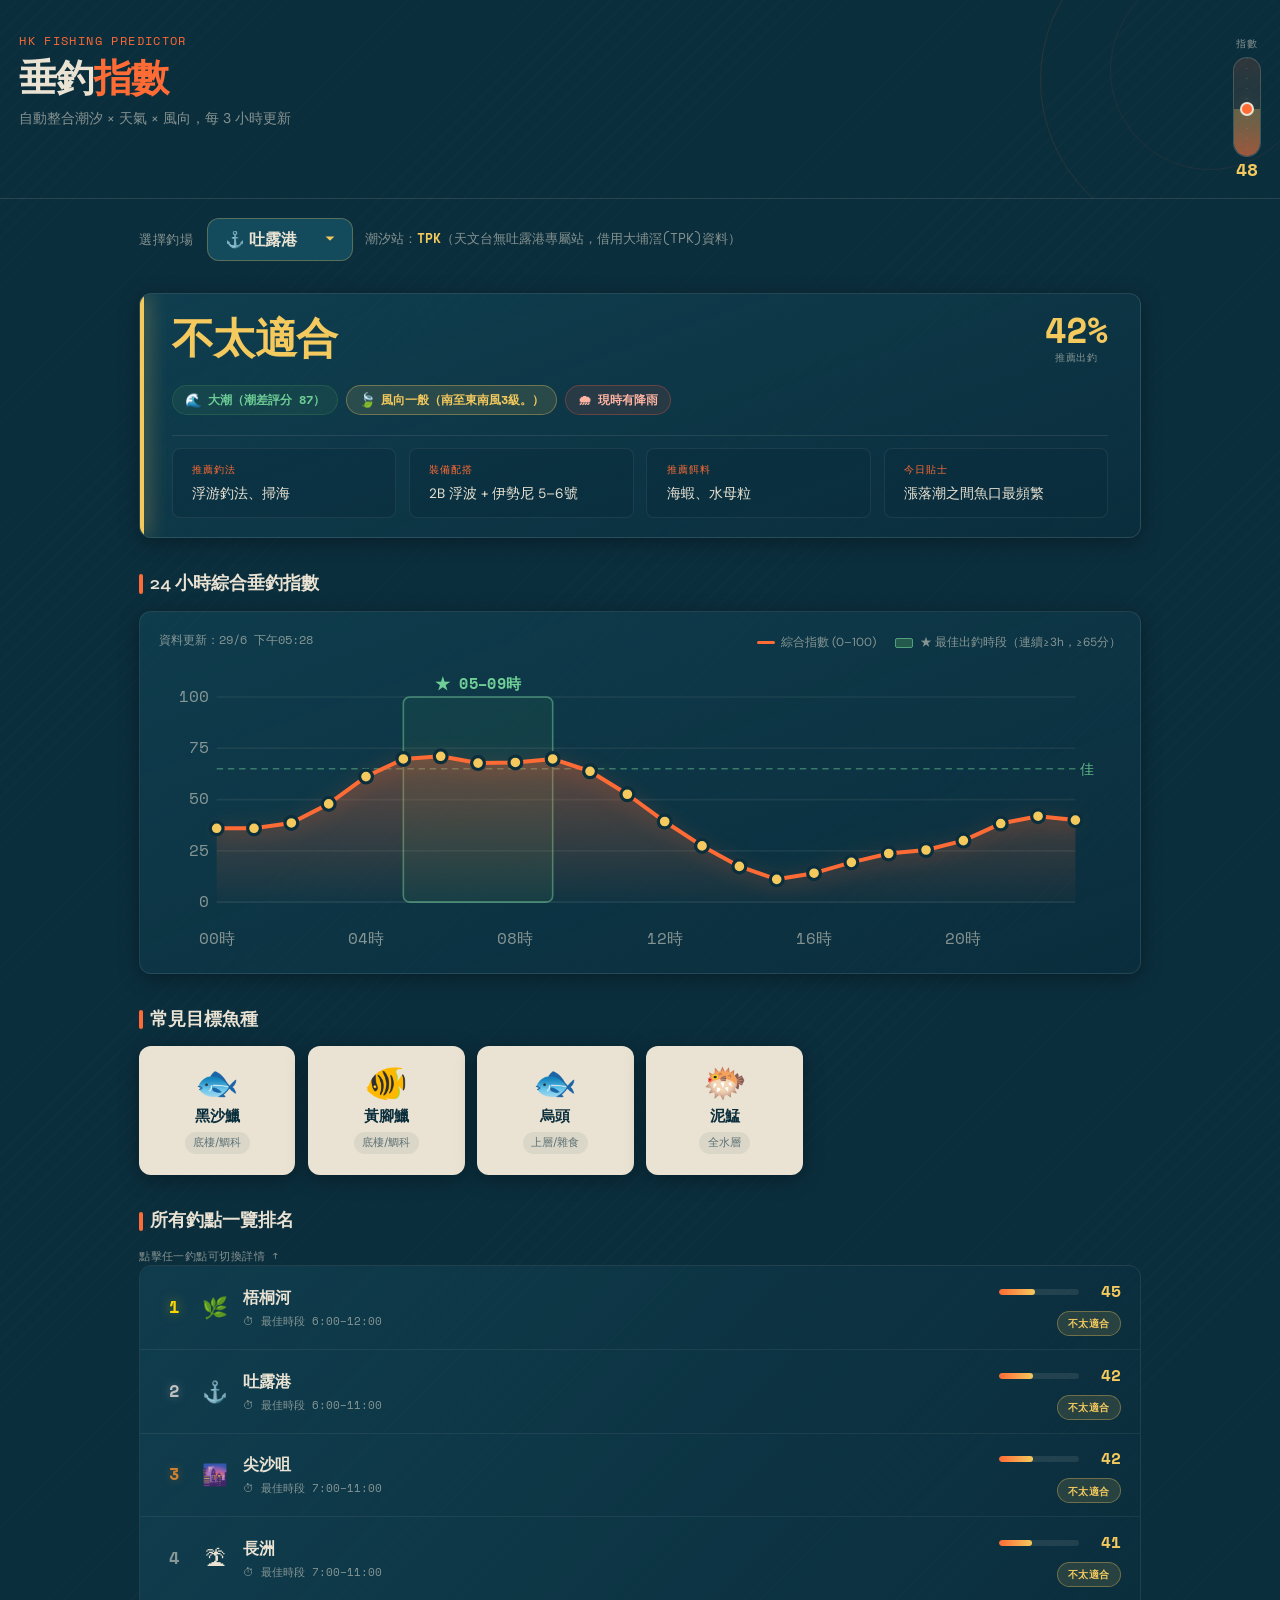
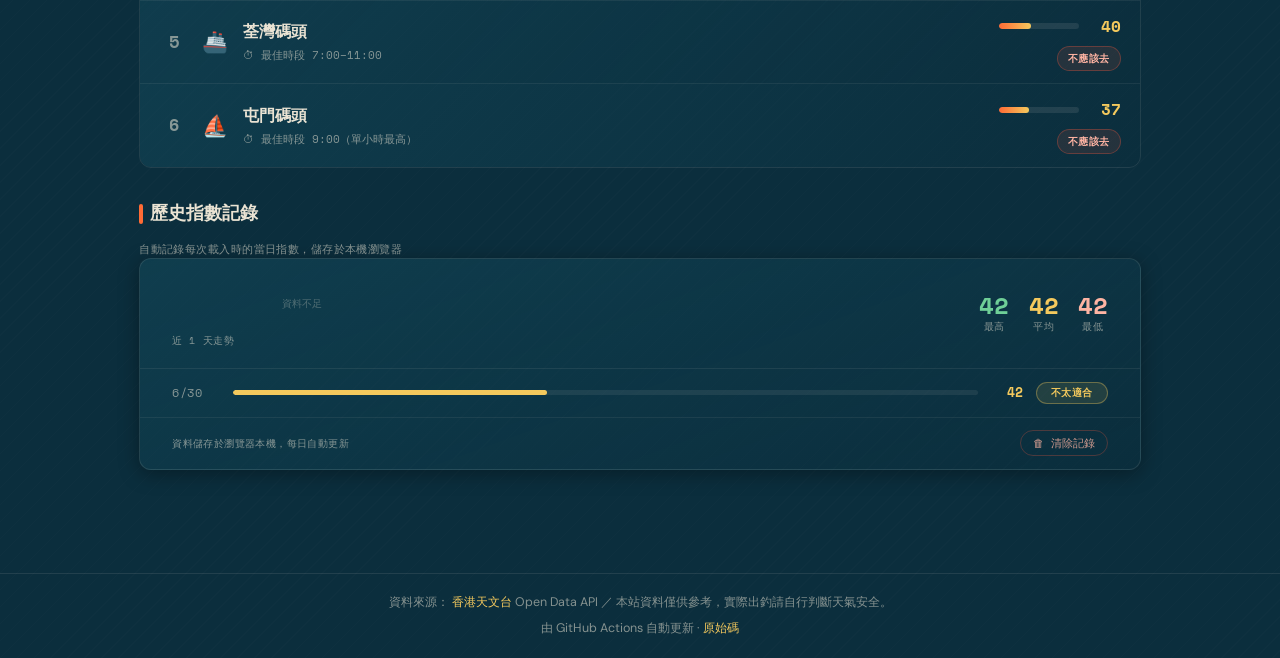
==== commit c327a48c: "Add weather warning banner and related script" ====
--- a/docs/index.html
+++ b/docs/index.html
@@ -11,6 +11,7 @@
   <link href="https://fonts.googleapis.com/css2?family=Syne:wght@400;600;800&family=DM+Sans:ital,opsz,wght@0,9..40,400;0,9..40,500;0,9..40,600&family=Space+Mono&display=swap" rel="stylesheet">
   <!-- CSS（順序有意義：tokens 最先，component 最後） -->
   <link rel="stylesheet" href="css/tokens.css">
+  <link rel="stylesheet" href="css/warning-banner.css">
   <link rel="stylesheet" href="css/header.css">
   <link rel="stylesheet" href="css/selector.css">
   <link rel="stylesheet" href="css/chart.css">
@@ -20,6 +21,8 @@
   <link rel="stylesheet" href="css/history.css">
 </head>
 <body>
+  <!-- ===== 台風 / 惡劣天氣警告橫幅 ===== -->
+  <div class="weather-warning-banner" id="weather-warning-banner" role="alert" aria-live="polite" aria-atomic="true"></div>
   <!-- ===== Header ===== -->
   <header class="site-header">
     <div class="header__left">
@@ -106,5 +109,9 @@
   </footer>
   <!-- JS（type=module 啟用 ES import/export） -->
   <script type="module" src="js/app.js"></script>
+  <script type="module">
+    import { initWarningBanner } from "./js/warning-banner.js";
+    initWarningBanner(document.getElementById("weather-warning-banner"));
+  </script>
 </body>
 </html>
